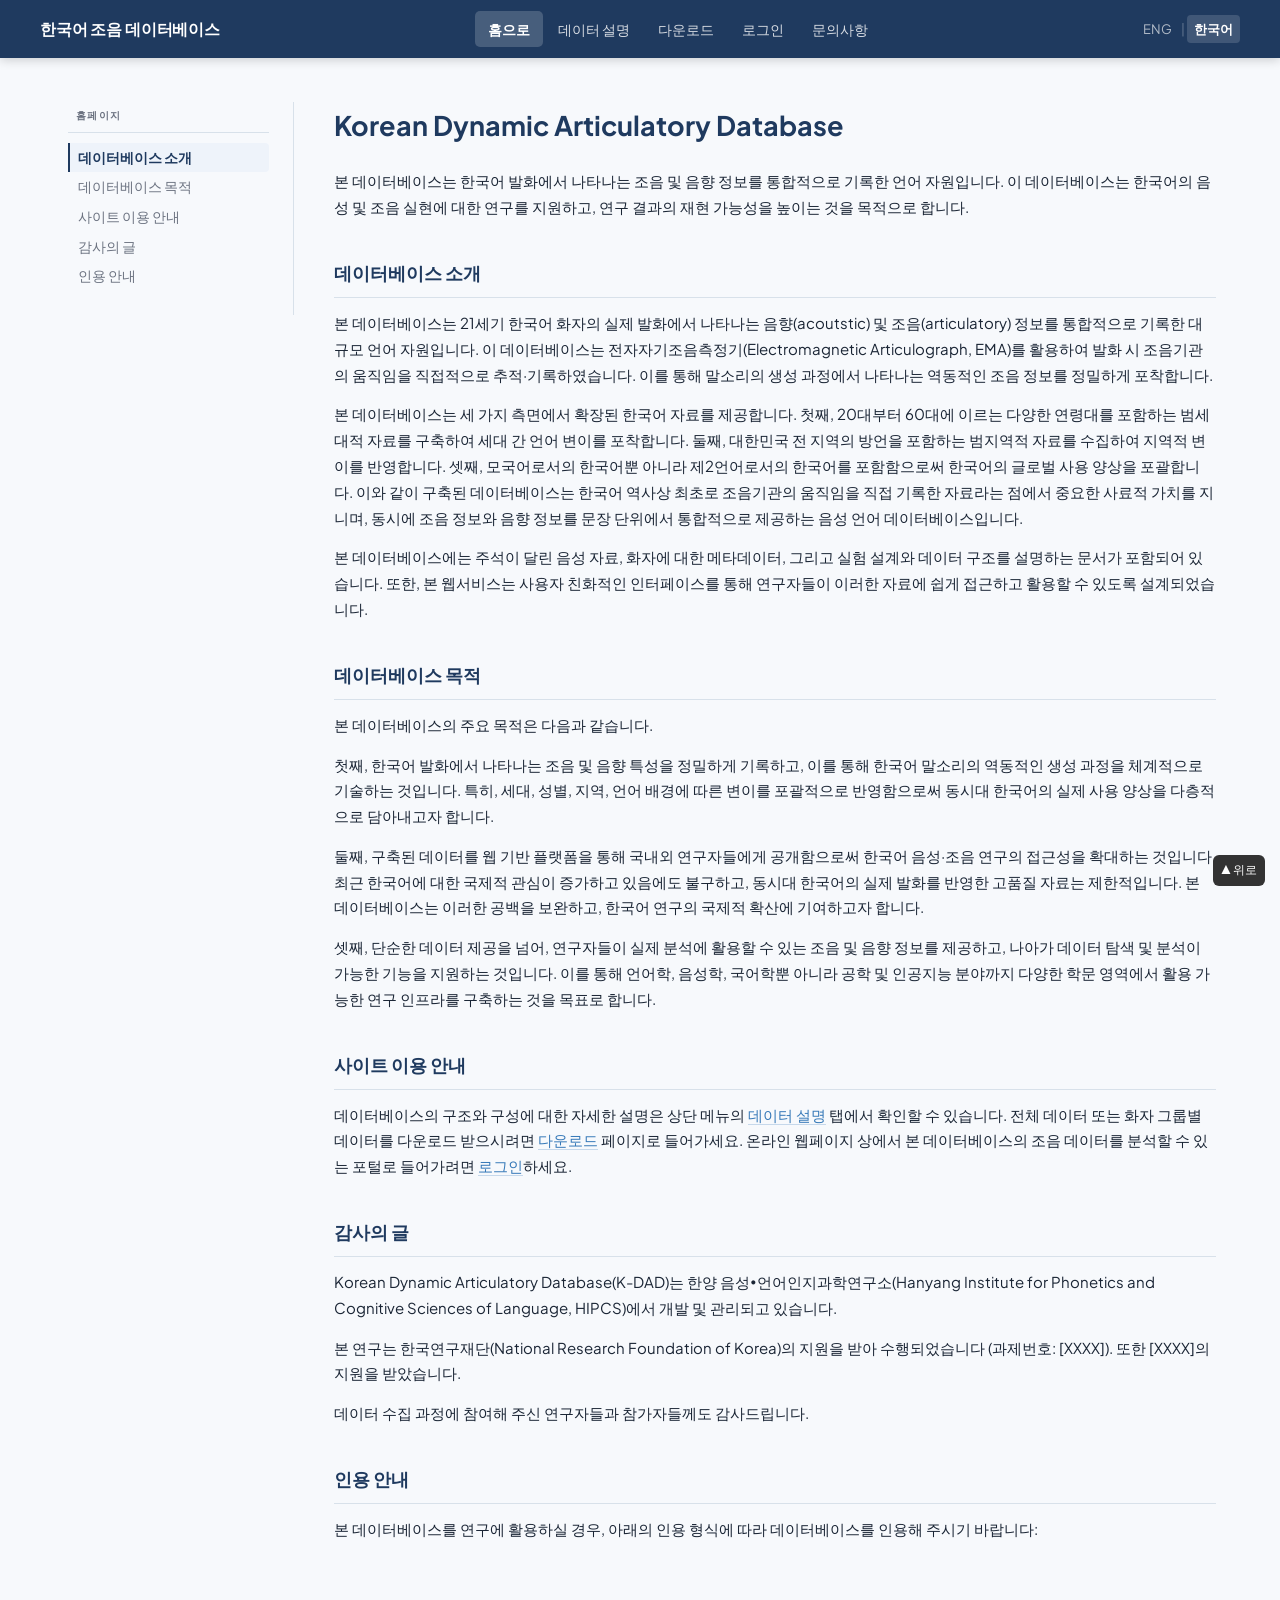
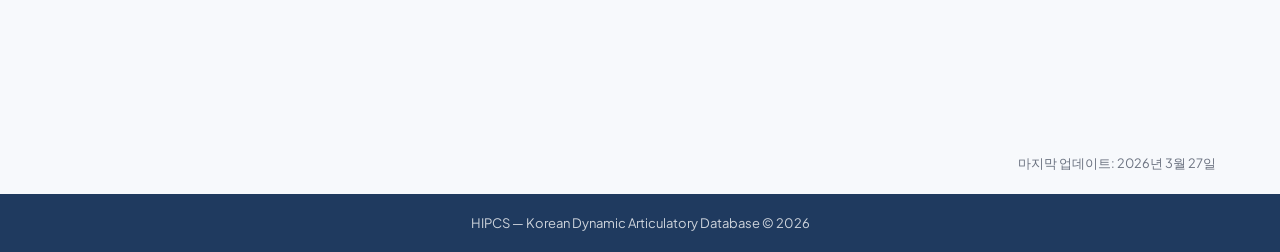
==== index_kor.html @ 7ab1d2fe "k-dad" ====
<!DOCTYPE html>
<html lang="ko">
<head>
  <meta charset="UTF-8">
  <meta name="viewport" content="width=device-width, initial-scale=1.0">
  <meta name="description" content="K-DAD: 한국어 동적 조음 데이터베이스 — 한양 음성·언어인지과학연구소">
  <title>K-DAD — 한국어 조음 데이터베이스</title>
  <link rel="stylesheet" href="css/style.css">
  <link rel="icon" type="image/png" href="images/favicon.png">
  <link href="https://fonts.googleapis.com/css2?family=Plus+Jakarta+Sans:wght@300;400;500;600;700&display=swap" rel="stylesheet">
</head>

<body>
<div class="main-wrapper">

  <nav class="navbar">
    <div class="nav-container">
      <div class="logo">한국어 조음 데이터베이스</div>
      <ul class="nav-links">
        <li><a href="index_kor.html" class="active">홈으로</a></li>
        <li><a href="pages/database_kor.html">데이터 설명</a></li>
        <li><a href="pages/download_kor.html">다운로드</a></li>
        <li><a href="pages/login_kor.html">로그인</a></li>
        <li><a href="pages/contact_kor.html">문의사항</a></li>
      </ul>
      <div class="lang-toggle">
        <a href="index.html">ENG</a>
        <span>|</span>
        <a href="index_kor.html" class="active">한국어</a>
      </div>
    </div>
  </nav>

  <div class="page-layout">

    <aside class="sidebar">
      <h2>홈페이지</h2>
      <ul>
        <li><a href="#about">데이터베이스 소개</a></li>
        <li><a href="#purpose">데이터베이스 목적</a></li>
        <li><a href="#navigate">사이트 이용 안내</a></li>
        <li><a href="#acknowledgements">감사의 글</a></li>
        <li><a href="#citation">인용 안내</a></li>
      </ul>
    </aside>

    <section class="content">

      <h1>Korean Dynamic Articulatory Database</h1>

      <p>
        본 데이터베이스는 한국어 발화에서 나타나는 조음 및 음향 정보를 통합적으로 기록한 언어 자원입니다. 이 데이터베이스는 한국어의 음성 및 조음 실현에 대한 연구를 지원하고, 연구 결과의 재현 가능성을 높이는 것을 목적으로 합니다.
      </p>

      <h2 id="about" class="animate-on-scroll slide-in-left">데이터베이스 소개</h2>
      <p class="animate-on-scroll fade-in delay-1">
        본 데이터베이스는 21세기 한국어 화자의 실제 발화에서 나타나는 음향(acoutstic) 및 조음(articulatory) 정보를 통합적으로 기록한 대규모 언어 자원입니다. 이 데이터베이스는 전자자기조음측정기(Electromagnetic Articulograph, EMA)를 활용하여 발화 시 조음기관의 움직임을 직접적으로 추적·기록하였습니다. 이를 통해 말소리의 생성 과정에서 나타나는 역동적인 조음 정보를 정밀하게 포착합니다.
      </p>
      <p class="animate-on-scroll fade-in delay-2">
        본 데이터베이스는 세 가지 측면에서 확장된 한국어 자료를 제공합니다. 첫째, 20대부터 60대에 이르는 다양한 연령대를 포함하는 범세대적 자료를 구축하여 세대 간 언어 변이를 포착합니다. 둘째, 대한민국 전 지역의 방언을 포함하는 범지역적 자료를 수집하여 지역적 변이를 반영합니다. 셋째, 모국어로서의 한국어뿐 아니라 제2언어로서의 한국어를 포함함으로써 한국어의 글로벌 사용 양상을 포괄합니다. 이와 같이 구축된 데이터베이스는 한국어 역사상 최초로 조음기관의 움직임을 직접 기록한 자료라는 점에서 중요한 사료적 가치를 지니며, 동시에 조음 정보와 음향 정보를 문장 단위에서 통합적으로 제공하는 음성 언어 데이터베이스입니다. 
      </p>
      <p class="animate-on-scroll fade-in delay-3">
        본 데이터베이스에는 주석이 달린 음성 자료, 화자에 대한 메타데이터, 그리고 실험 설계와 데이터 구조를 설명하는 문서가 포함되어 있습니다. 또한, 본 웹서비스는 사용자 친화적인 인터페이스를 통해 연구자들이 이러한 자료에 쉽게 접근하고 활용할 수 있도록 설계되었습니다.
      </p>

      <h2 id="purpose" class="animate-on-scroll slide-in-left">데이터베이스 목적</h2>
      <p class="animate-on-scroll fade-in delay-1">
        본 데이터베이스의 주요 목적은 다음과 같습니다.
      </p>
      <p class="animate-on-scroll fade-in delay-2">
        첫째, 한국어 발화에서 나타나는 조음 및 음향 특성을 정밀하게 기록하고, 이를 통해 한국어 말소리의 역동적인 생성 과정을 체계적으로 기술하는 것입니다. 특히, 세대, 성별, 지역, 언어 배경에 따른 변이를 포괄적으로 반영함으로써 동시대 한국어의 실제 사용 양상을 다층적으로 담아내고자 합니다.
      </p>
      <p class="animate-on-scroll fade-in delay-3">
        둘째, 구축된 데이터를 웹 기반 플랫폼을 통해 국내외 연구자들에게 공개함으로써 한국어 음성·조음 연구의 접근성을 확대하는 것입니다. 최근 한국어에 대한 국제적 관심이 증가하고 있음에도 불구하고, 동시대 한국어의 실제 발화를 반영한 고품질 자료는 제한적입니다. 본 데이터베이스는 이러한 공백을 보완하고, 한국어 연구의 국제적 확산에 기여하고자 합니다.
      </p>
      <p class="animate-on-scroll fade-in delay-3">
        셋째, 단순한 데이터 제공을 넘어, 연구자들이 실제 분석에 활용할 수 있는 조음 및 음향 정보를 제공하고, 나아가 데이터 탐색 및 분석이 가능한 기능을 지원하는 것입니다. 이를 통해 언어학, 음성학, 국어학뿐 아니라 공학 및 인공지능 분야까지 다양한 학문 영역에서 활용 가능한 연구 인프라를 구축하는 것을 목표로 합니다.
      </p>

      <h2 id="navigate" class="animate-on-scroll slide-in-left">사이트 이용 안내</h2>
      <p class="animate-on-scroll fade-in delay-1">
        데이터베이스의 구조와 구성에 대한 자세한 설명은 상단 메뉴의 <a href="pages/database_kor.html">데이터 설명</a> 탭에서 확인할 수 있습니다. 전체 데이터 또는 화자 그룹별 데이터를 다운로드 받으시려면 <a href="pages/download_kor.html">다운로드</a> 페이지로 들어가세요. 온라인 웹페이지 상에서 본 데이터베이스의 조음 데이터를 분석할 수 있는 포털로 들어가려면 <a href="pages/login_kor.html">로그인</a>하세요.
      </p>

      <h2 id="acknowledgements" class="animate-on-scroll slide-in-left">감사의 글</h2>
      <p class="animate-on-scroll fade-in delay-1">
        Korean Dynamic Articulatory Database(K-DAD)는 한양 음성∙언어인지과학연구소(Hanyang Institute for Phonetics and Cognitive Sciences of Language, HIPCS)에서 개발 및 관리되고 있습니다.
      </p>
      <p class="animate-on-scroll fade-in delay-2">
        본 연구는 한국연구재단(National Research Foundation of Korea)의 지원을 받아 수행되었습니다 (과제번호: [XXXX]). 또한 [XXXX]의 지원을 받았습니다.
      </p>
      <p class="animate-on-scroll fade-in delay-3">
        데이터 수집 과정에 참여해 주신 연구자들과 참가자들께도 감사드립니다.
      </p>

      <h2 id="citation" class="animate-on-scroll slide-in-left">인용 안내</h2>
      <p class="animate-on-scroll fade-in delay-1">
        본 데이터베이스를 연구에 활용하실 경우, 아래의 인용 형식에 따라 데이터베이스를 인용해 주시기 바랍니다:
      </p>
      <div class="citation-block animate-on-scroll scale-in delay-2">
        <span id="citation-text">Hanyang Institute for Phonetics and Cognitive Sciences of Language. (2022). <i>Dynamics of speech production through articulatory DB construction.</i></span>
        <button class="btn-copy" id="copy-citation">복사</button>
      </div>

    </section>
  </div>

  <div class="last-updated">마지막 업데이트: 2026년 3월 27일</div>

  <a href="#top" class="back-to-top">▲ 위로</a>

</div>

<footer class="footer">
  <p>HIPCS &mdash; Korean Dynamic Articulatory Database &copy; 2026</p>
</footer>

<script src="js/script.js" defer></script>
</body>
</html>
---- css/style.css ----
/* ============================================================
   K-DAD — Korean Dynamic Articulatory Database
   Stylesheet
   ============================================================ */

/* === CSS Variables === */
:root {
  --navy:        #1F3A5F;
  --navy-dark:   #162B47;
  --navy-hover:  #274D7A;
  --accent:      #3578B8;
  --accent-light:#EBF3FB;
  --bg:          #F7F9FC;
  --border:      #D8E1EA;
  --text:        #1A2535;
  --text-muted:  #6B7280;
  --white:       #FFFFFF;
  --radius:      8px;
  --shadow-sm:   0 1px 3px rgba(0,0,0,0.07);
  --shadow:      0 2px 8px rgba(31,58,95,0.10);
}

/* === Reset & Base === */
*, *::before, *::after { box-sizing: border-box; }

html {
  scroll-behavior: smooth;
}

html, body {
  height: 100%;
}

body {
  font-family: "Plus Jakarta Sans", Arial, sans-serif;
  margin: 0;
  background: var(--bg);
  color: var(--text);
  line-height: 1.72;
  display: flex;
  flex-direction: column;
  min-height: 100vh;
  font-size: 15px;
  -webkit-font-smoothing: antialiased;
}

/* === Layout === */
.main-wrapper {
  flex: 1;
  display: flex;
  flex-direction: column;
}

.page-layout {
  display: flex;
  max-width: 1200px;
  margin: 0 auto;
  padding: 44px 24px 60px;
  flex: 1;
  width: 100%;
  gap: 0;
}

/* === Navbar === */
.navbar {
  background: var(--navy);
  padding: 0 32px;
  position: sticky;
  top: 0;
  z-index: 100;
  box-shadow: 0 2px 10px rgba(0,0,0,0.18);
}

.nav-container {
  display: flex;
  justify-content: space-between;
  align-items: center;
  height: 58px;
  max-width: 1200px;
  margin: 0 auto;
}

.logo {
  color: white;
  font-size: 15.5px;
  font-weight: 700;
  letter-spacing: -0.01em;
  white-space: nowrap;
  flex-shrink: 0;
}

.nav-links {
  list-style: none;
  display: flex;
  gap: 2px;
  margin: 0;
  padding: 0;
}

.nav-links a {
  color: rgba(255,255,255,0.82);
  text-decoration: none;
  font-size: 14px;
  font-weight: 500;
  padding: 6px 13px;
  border-radius: 5px;
  transition: background 0.15s, color 0.15s;
  display: block;
}

.nav-links a:hover {
  background: rgba(255,255,255,0.12);
  color: white;
}

.nav-links a.active {
  background: rgba(255,255,255,0.18);
  color: white;
  font-weight: 600;
}

/* === Language Toggle === */
.lang-toggle {
  display: flex;
  align-items: center;
  gap: 2px;
  font-size: 13px;
  flex-shrink: 0;
}

.lang-toggle span {
  color: rgba(255,255,255,0.3);
  user-select: none;
}

.lang-toggle a {
  color: rgba(255,255,255,0.65);
  text-decoration: none;
  padding: 3px 7px;
  border-radius: 4px;
  transition: all 0.15s;
}

.lang-toggle a:hover {
  color: white;
  background: rgba(255,255,255,0.1);
}

.lang-toggle a.active {
  color: white;
  font-weight: 600;
  background: rgba(255,255,255,0.15);
}

/* === Sidebar === */
.sidebar {
  position: sticky;
  top: 78px;
  align-self: flex-start;
  max-height: calc(100vh - 100px);
  overflow-y: auto;
  padding: 4px 24px 24px 4px;
  border-right: 1px solid var(--border);
  width: 230px;
  flex-shrink: 0;
}

.sidebar::-webkit-scrollbar { width: 3px; }
.sidebar::-webkit-scrollbar-track { background: transparent; }
.sidebar::-webkit-scrollbar-thumb { background: var(--border); border-radius: 4px; }

.sidebar h2 {
  font-family: "Plus Jakarta Sans", Arial, sans-serif;
  font-size: 0.65rem;
  font-weight: 700;
  text-transform: uppercase;
  letter-spacing: 0.13em;
  color: var(--text-muted);
  margin: 0 0 10px;
  padding-left: 8px;
}

.sidebar ul {
  list-style: none;
  padding: 0;
  margin: 0;
}

.sidebar ul ul {
  padding-left: 12px;
}

.sidebar a {
  display: block;
  color: var(--text-muted);
  text-decoration: none;
  font-size: 0.875rem;
  line-height: 1.4;
  padding: 5px 8px;
  border-left: 2px solid transparent;
  border-radius: 0 4px 4px 0;
  transition: all 0.14s;
}

.sidebar a:hover {
  color: var(--navy);
  background: var(--accent-light);
  border-left-color: var(--accent);
}

.sidebar a.active {
  color: var(--navy);
  font-weight: 600;
  border-left-color: var(--navy);
  background: #EEF3FA;
}

/* === Content === */
.content {
  flex: 1;
  padding: 0 0 40px 40px;
  min-width: 0;
}

.content a {
  color: var(--accent);
  text-decoration: none;
  border-bottom: 1px solid rgba(53,120,184,0.25);
  transition: border-color 0.15s;
}

.content a:hover {
  border-bottom-color: var(--accent);
}

/* === Headings === */
h1 {
  font-size: 27px;
  font-weight: 700;
  color: var(--navy);
  margin: 0 0 12px;
  padding-bottom: 8px;
}

h2 {
  font-size: 18px;
  font-weight: 600;
  color: var(--navy);
  margin: 38px 0 12px;
  padding-bottom: 8px;
  border-bottom: 1px solid var(--border);
}

h3 {
  font-size: 15.5px;
  font-weight: 600;
  color: var(--text);
  margin: 22px 0 8px 18px;
}

h3 + p {
  margin-left: 34px;
}

p {
  margin: 0 0 14px;
}

/* === Cards === */
.card {
  background: var(--white);
  border: 1px solid var(--border);
  border-radius: var(--radius);
  padding: 16px 20px;
  box-shadow: var(--shadow-sm);
  margin: 12px 0;
  line-height: 1.65;
  font-size: 14.5px;
}

/* Citation card with copy button */
.citation-block {
  position: relative;
  background: var(--white);
  border: 1px solid var(--border);
  border-left: 4px solid var(--navy);
  border-radius: 0 var(--radius) var(--radius) 0;
  padding: 16px 52px 16px 18px;
  box-shadow: var(--shadow-sm);
  margin: 12px 0;
  font-size: 14px;
  line-height: 1.65;
}

.btn-copy {
  position: absolute;
  top: 10px;
  right: 10px;
  background: var(--navy);
  color: white;
  border: none;
  padding: 4px 11px;
  border-radius: 4px;
  font-size: 11.5px;
  font-weight: 600;
  cursor: pointer;
  font-family: inherit;
  transition: background 0.15s;
  letter-spacing: 0.02em;
}

.btn-copy:hover { background: var(--navy-hover); }
.btn-copy.copied { background: #2E7D32; }

/* === Info Box === */
.info-box {
  background: var(--accent-light);
  border-left: 4px solid var(--accent);
  border-radius: 0 var(--radius) var(--radius) 0;
  padding: 12px 16px;
  margin: 16px 0;
  font-size: 14px;
  color: var(--navy);
}

/* === Tables === */
table {
  width: 100%;
  border-collapse: collapse;
  margin: 16px 0;
  font-size: 14px;
  box-shadow: var(--shadow-sm);
  border-radius: var(--radius);
  overflow: hidden;
}

th {
  background: var(--navy);
  color: white;
  padding: 11px 16px;
  text-align: left;
  font-weight: 600;
  font-size: 13px;
}

td {
  border-bottom: 1px solid var(--border);
  padding: 10px 16px;
  background: white;
}

tr:last-child td {
  border-bottom: none;
}

tr:nth-child(even) td {
  background: #F8FAFD;
}

/* === Buttons === */
.btn {
  display: inline-flex;
  align-items: center;
  gap: 7px;
  background: var(--navy);
  color: white;
  padding: 9px 20px;
  border-radius: 6px;
  text-decoration: none;
  font-size: 14px;
  font-weight: 600;
  border: none;
  cursor: pointer;
  transition: background 0.15s, transform 0.1s, box-shadow 0.15s;
  font-family: inherit;
  line-height: 1;
}

.btn:hover {
  background: var(--navy-hover);
  transform: translateY(-1px);
  box-shadow: 0 4px 12px rgba(31,58,95,0.2);
  border-bottom: none !important;
}

.btn:active {
  transform: translateY(0);
  box-shadow: none;
}

.btn svg {
  flex-shrink: 0;
}

.btn-sm {
  padding: 6px 14px;
  font-size: 13px;
}

.btn-outline {
  background: transparent;
  color: var(--navy);
  border: 1.5px solid var(--navy);
}

.btn-outline:hover {
  background: var(--navy);
  color: white;
}

/* === Download Items === */
.download-list {
  display: flex;
  flex-direction: column;
  gap: 10px;
  margin: 16px 0;
}

.download-item {
  display: flex;
  justify-content: space-between;
  align-items: center;
  padding: 14px 18px;
  background: white;
  border: 1px solid var(--border);
  border-radius: var(--radius);
  transition: box-shadow 0.15s, border-color 0.15s;
  gap: 16px;
}

.download-item:hover {
  box-shadow: var(--shadow);
  border-color: #B9CEDE;
}

.download-item-info {
  flex: 1;
  min-width: 0;
}

.download-item-name {
  font-weight: 600;
  font-size: 14.5px;
  color: var(--text);
}

.download-item-desc {
  font-size: 13px;
  color: var(--text-muted);
  margin-top: 2px;
}

.download-item-coming {
  font-size: 12px;
  color: var(--text-muted);
  font-style: italic;
  white-space: nowrap;
  align-self: center;
}

/* === Badge === */
.badge {
  display: inline-block;
  background: var(--accent-light);
  color: var(--navy);
  font-size: 10.5px;
  font-weight: 700;
  padding: 2px 8px;
  border-radius: 20px;
  text-transform: uppercase;
  letter-spacing: 0.05em;
  vertical-align: middle;
  margin-left: 6px;
}

/* === Login Card === */
.login-wrapper {
  display: flex;
  justify-content: flex-start;
  align-items: flex-start;
  padding-top: 8px;
}

.login-card {
  background: white;
  border: 1px solid var(--border);
  border-radius: 12px;
  padding: 40px 44px;
  max-width: 460px;
  width: 100%;
  box-shadow: 0 4px 20px rgba(31,58,95,0.09);
  text-align: center;
}

.login-icon {
  width: 56px;
  height: 56px;
  background: var(--accent-light);
  border-radius: 50%;
  display: flex;
  align-items: center;
  justify-content: center;
  margin: 0 auto 20px;
}

.login-card h2 {
  border: none;
  margin: 0 0 8px;
  padding: 0;
  font-size: 21px;
}

.login-card .subtitle {
  color: var(--text-muted);
  font-size: 14px;
  margin-bottom: 28px;
  line-height: 1.55;
}

.login-card .btn {
  font-size: 15px;
  padding: 11px 36px;
  margin-bottom: 20px;
}

.login-divider {
  border: none;
  border-top: 1px solid var(--border);
  margin: 20px 0;
}

.login-note {
  font-size: 13px;
  color: var(--text-muted);
}

.login-note a {
  color: var(--accent);
  border-bottom: 1px solid rgba(53,120,184,0.25);
  text-decoration: none;
}

.login-note a:hover {
  border-bottom-color: var(--accent);
}

/* === Contact Card === */
.contact-card {
  background: white;
  border: 1px solid var(--border);
  border-radius: var(--radius);
  padding: 24px 28px;
  box-shadow: var(--shadow-sm);
  margin: 8px 0;
  max-width: 520px;
}

.contact-card-title {
  font-weight: 700;
  font-size: 15.5px;
  color: var(--navy);
  margin-bottom: 8px;
}

.contact-card p {
  margin: 4px 0;
  font-size: 14.5px;
  color: var(--text);
}

/* === 404 Page === */
.error-page {
  display: flex;
  flex-direction: column;
  align-items: center;
  justify-content: center;
  padding: 80px 24px;
  text-align: center;
  flex: 1;
}

.error-code {
  font-size: 96px;
  font-weight: 800;
  color: var(--navy);
  line-height: 1;
  margin-bottom: 16px;
  opacity: 0.12;
}

.error-title {
  font-size: 22px;
  font-weight: 700;
  color: var(--navy);
  margin-bottom: 10px;
}

.error-desc {
  color: var(--text-muted);
  font-size: 15px;
  margin-bottom: 28px;
}

/* === Footer === */
.footer {
  background: var(--navy);
  color: rgba(255,255,255,0.78);
  text-align: center;
  padding: 18px 24px;
  font-size: 13px;
  margin-top: auto;
}

.footer a {
  color: rgba(255,255,255,0.65);
  text-decoration: none;
  transition: color 0.15s;
}

.footer a:hover { color: white; }

.footer p { margin: 0; }

/* === Last Updated === */
.last-updated {
  text-align: right;
  font-size: 0.8rem;
  color: var(--text-muted);
  padding: 4px 24px 20px;
  max-width: 1200px;
  margin: 0 auto;
  width: 100%;
}

/* === Utility === */
.bullet-list {
  list-style: none;
  padding: 0;
  margin: 8px 0 14px 18px;
}

.bullet-list li {
  padding: 3px 0;
  font-size: 14.5px;
  color: var(--text);
}

.bullet-list li::before {
  content: "•";
  color: var(--navy);
  font-weight: 700;
  margin-right: 10px;
}

/* === Animation Keyframes === */
@keyframes fadeIn {
  from {
    opacity: 0;
  }
  to {
    opacity: 1;
  }
}

@keyframes slideInUp {
  from {
    opacity: 0;
    transform: translateY(30px);
  }
  to {
    opacity: 1;
    transform: translateY(0);
  }
}

@keyframes slideInLeft {
  from {
    opacity: 0;
    transform: translateX(-30px);
  }
  to {
    opacity: 1;
    transform: translateX(0);
  }
}

@keyframes slideInRight {
  from {
    opacity: 0;
    transform: translateX(30px);
  }
  to {
    opacity: 1;
    transform: translateX(0);
  }
}

@keyframes scaleIn {
  from {
    opacity: 0;
    transform: scale(0.95);
  }
  to {
    opacity: 1;
    transform: scale(1);
  }
}

/* === Animation Classes === */
.animate-on-scroll {
  opacity: 0;
}

.animate-on-scroll.animated {
  animation-duration: 0.6s;
  animation-fill-mode: both;
  animation-timing-function: cubic-bezier(0.4, 0, 0.2, 1);
}

.fade-in {
  animation-name: fadeIn;
}

.slide-in-up {
  animation-name: slideInUp;
}

.slide-in-left {
  animation-name: slideInLeft;
}

.slide-in-right {
  animation-name: slideInRight;
}

.scale-in {
  animation-name: scaleIn;
}

/* Stagger animation delays */
.delay-1 { animation-delay: 0.1s; }
.delay-2 { animation-delay: 0.2s; }
.delay-3 { animation-delay: 0.3s; }
.delay-4 { animation-delay: 0.4s; }
.delay-5 { animation-delay: 0.5s; }

/* Initial page load animation */
.content > h1 {
  animation: slideInUp 0.6s cubic-bezier(0.4, 0, 0.2, 1) 0.1s both;
}

.content > p:first-of-type {
  animation: fadeIn 0.6s ease-out 0.2s both;
}

/* Back to top button */
.back-to-top {
  position: fixed;
  bottom: 14px;
  right: 15px;
  padding: 5px 8px;
  background-color: #333;
  color: white;
  text-decoration: none;
  border-radius: 6px;
  font-size: 12px;
}

.back-to-top:hover {
  background-color: #555;
}

html {
  scroll-behavior: smooth;
}

/* === Responsive === */
@media (max-width: 900px) {
  .navbar { padding: 0 16px; }

  .logo { font-size: 14px; }

  .nav-links { gap: 0; }
  .nav-links a { font-size: 13px; padding: 5px 9px; }

  .page-layout {
    flex-direction: column;
    padding: 20px 16px 40px;
  }

  .sidebar {
    position: static;
    width: 100%;
    border-right: none;
    border-bottom: 1px solid var(--border);
    padding: 0 0 14px;
    margin-bottom: 24px;
    max-height: none;
  }

  .sidebar ul {
    display: flex;
    flex-wrap: wrap;
    gap: 4px;
  }

  .sidebar ul ul { display: none; }

  .sidebar a {
    border-left: none;
    border-radius: 4px;
    background: white;
    border: 1px solid var(--border);
    padding: 4px 10px;
    font-size: 13px;
  }

  .sidebar a.active {
    background: var(--accent-light);
    border-color: var(--navy);
    color: var(--navy);
  }

  .content { padding: 0; }

  h1 { font-size: 22px; }
  h2 { font-size: 17px; }
}

@media (max-width: 600px) {
  .nav-links { display: none; }

  .logo { font-size: 14px; }

  .login-card { padding: 28px 20px; }
}
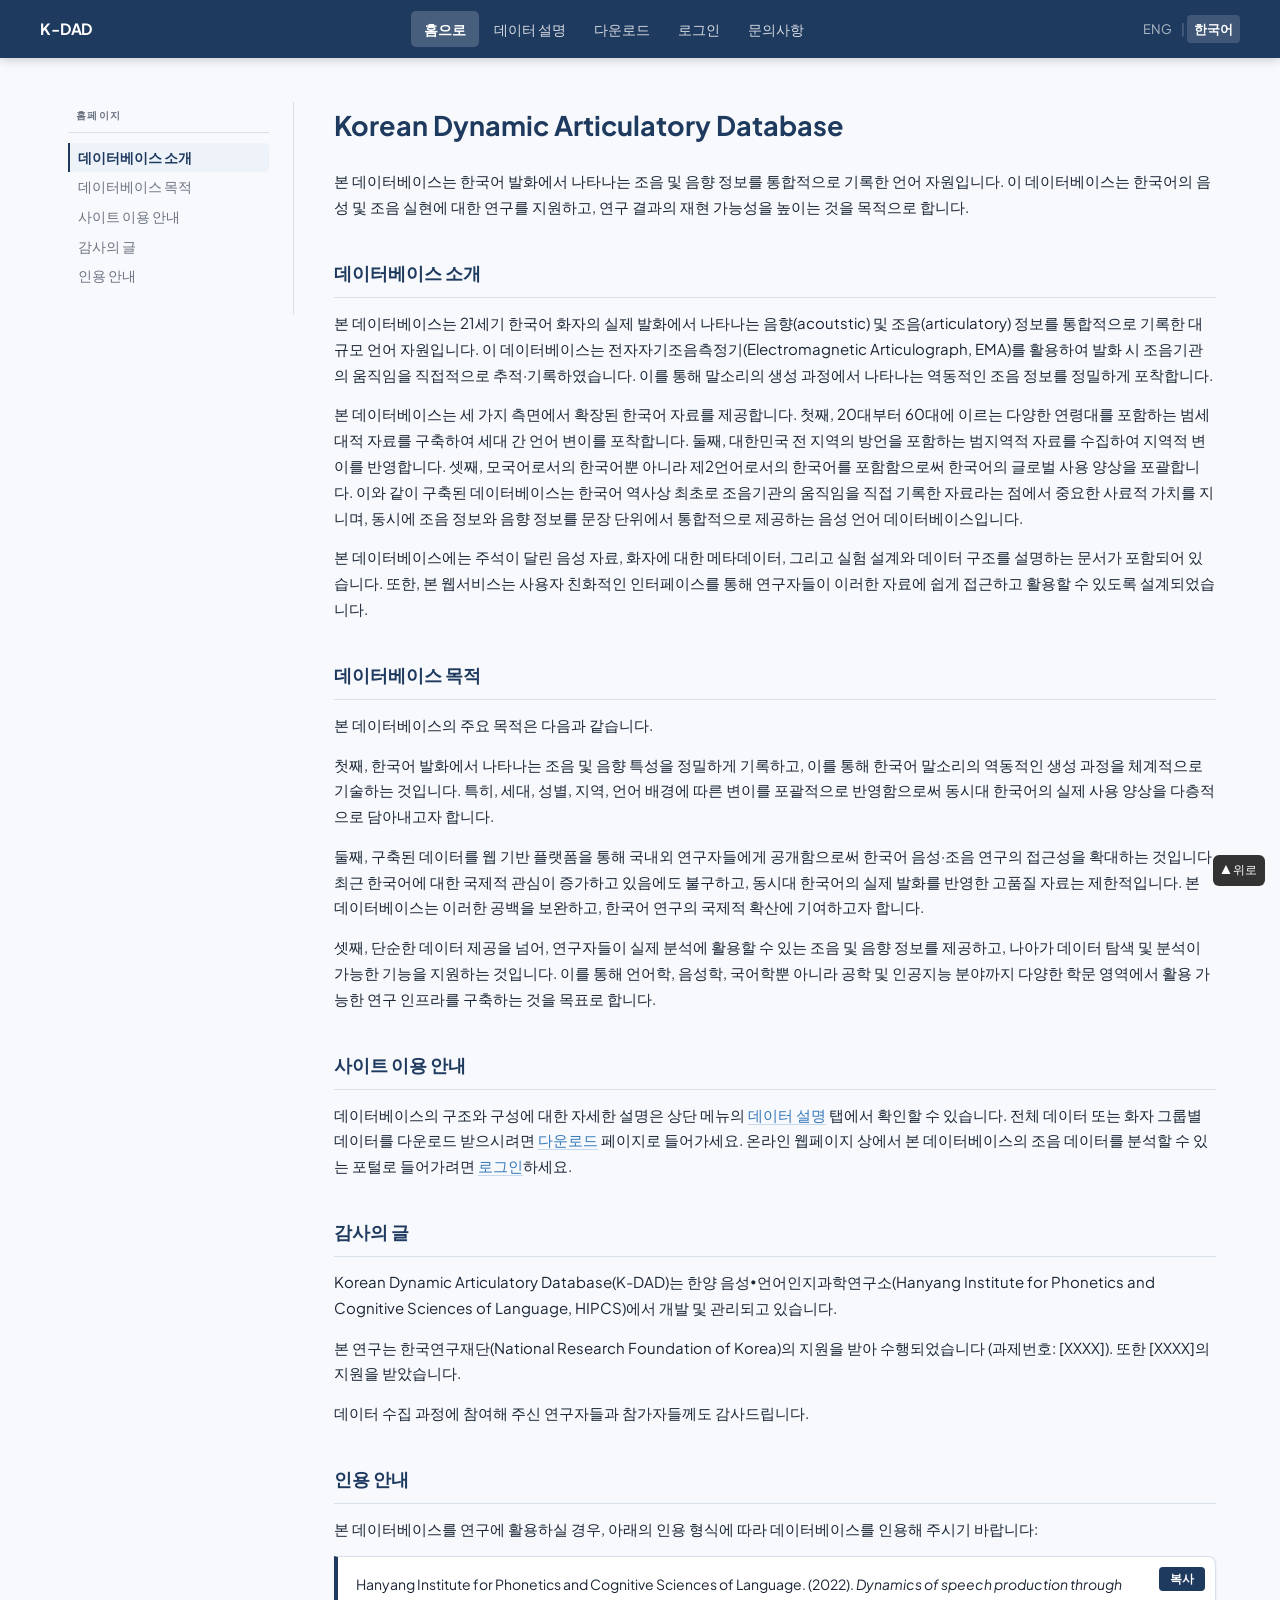
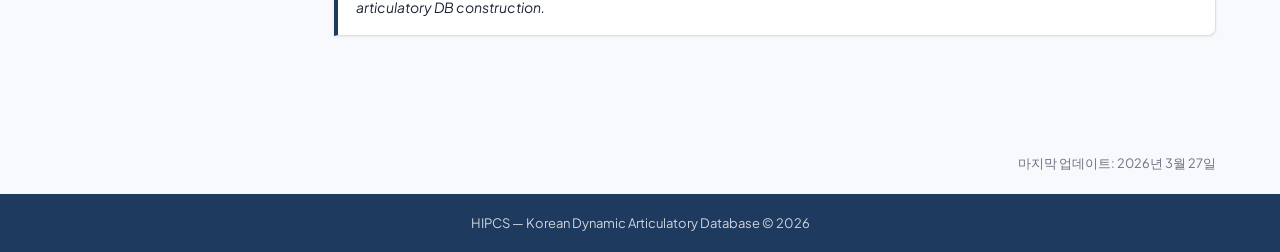
==== commit 71bc6cc1: "0327_Update" ====
--- a/index_kor.html
+++ b/index_kor.html
@@ -15,7 +15,7 @@
 
   <nav class="navbar">
     <div class="nav-container">
-      <div class="logo">한국어 조음 데이터베이스</div>
+      <div class="logo">K-DAD</div>
       <ul class="nav-links">
         <li><a href="index_kor.html" class="active">홈으로</a></li>
         <li><a href="pages/database_kor.html">데이터 설명</a></li>
@@ -28,6 +28,9 @@
         <span>|</span>
         <a href="index_kor.html" class="active">한국어</a>
       </div>
+      <button class="hamburger" aria-label="Toggle navigation menu">
+        <svg width="22" height="22" viewBox="0 0 24 24" fill="none" stroke="currentColor" stroke-width="2.2" stroke-linecap="round"><line x1="3" y1="6" x2="21" y2="6"/><line x1="3" y1="12" x2="21" y2="12"/><line x1="3" y1="18" x2="21" y2="18"/></svg>
+      </button>
     </div>
   </nav>
 
--- a/css/style.css
+++ b/css/style.css
@@ -25,6 +25,7 @@
 
 html {
   scroll-behavior: smooth;
+  scroll-padding-top: 74px;
 }
 
 html, body {
@@ -476,8 +477,8 @@
 /* === Login Card === */
 .login-wrapper {
   display: flex;
-  justify-content: flex-start;
-  align-items: flex-start;
+  justify-content: center;
+  align-items: center;
   padding-top: 8px;
 }
 
@@ -770,8 +771,26 @@
   background-color: #555;
 }
 
-html {
-  scroll-behavior: smooth;
+/* === Hamburger === */
+.hamburger {
+  display: none;
+  background: none;
+  border: none;
+  cursor: pointer;
+  padding: 6px;
+  color: white;
+  align-items: center;
+  justify-content: center;
+  border-radius: 5px;
+  transition: background 0.15s;
+}
+
+.hamburger:hover {
+  background: rgba(255,255,255,0.12);
+}
+
+.hamburger svg {
+  display: block;
 }
 
 /* === Responsive === */
@@ -828,9 +847,31 @@
 }
 
 @media (max-width: 600px) {
-  .nav-links { display: none; }
-
-  .logo { font-size: 14px; }
+  .hamburger { display: flex; }
+
+  .nav-links {
+    display: none;
+    position: absolute;
+    top: 58px;
+    left: 0;
+    right: 0;
+    background: var(--navy-dark);
+    flex-direction: column;
+    gap: 2px;
+    padding: 8px 12px 14px;
+    box-shadow: 0 6px 16px rgba(0,0,0,0.25);
+    z-index: 99;
+  }
+
+  .nav-links.open { display: flex; }
+
+  .nav-links li { width: 100%; }
+
+  .nav-links a { font-size: 14.5px; padding: 10px 12px; }
+
+  .navbar { position: sticky; }
+
+  .logo { font-size: 15px; font-weight: 700; }
 
   .login-card { padding: 28px 20px; }
 }
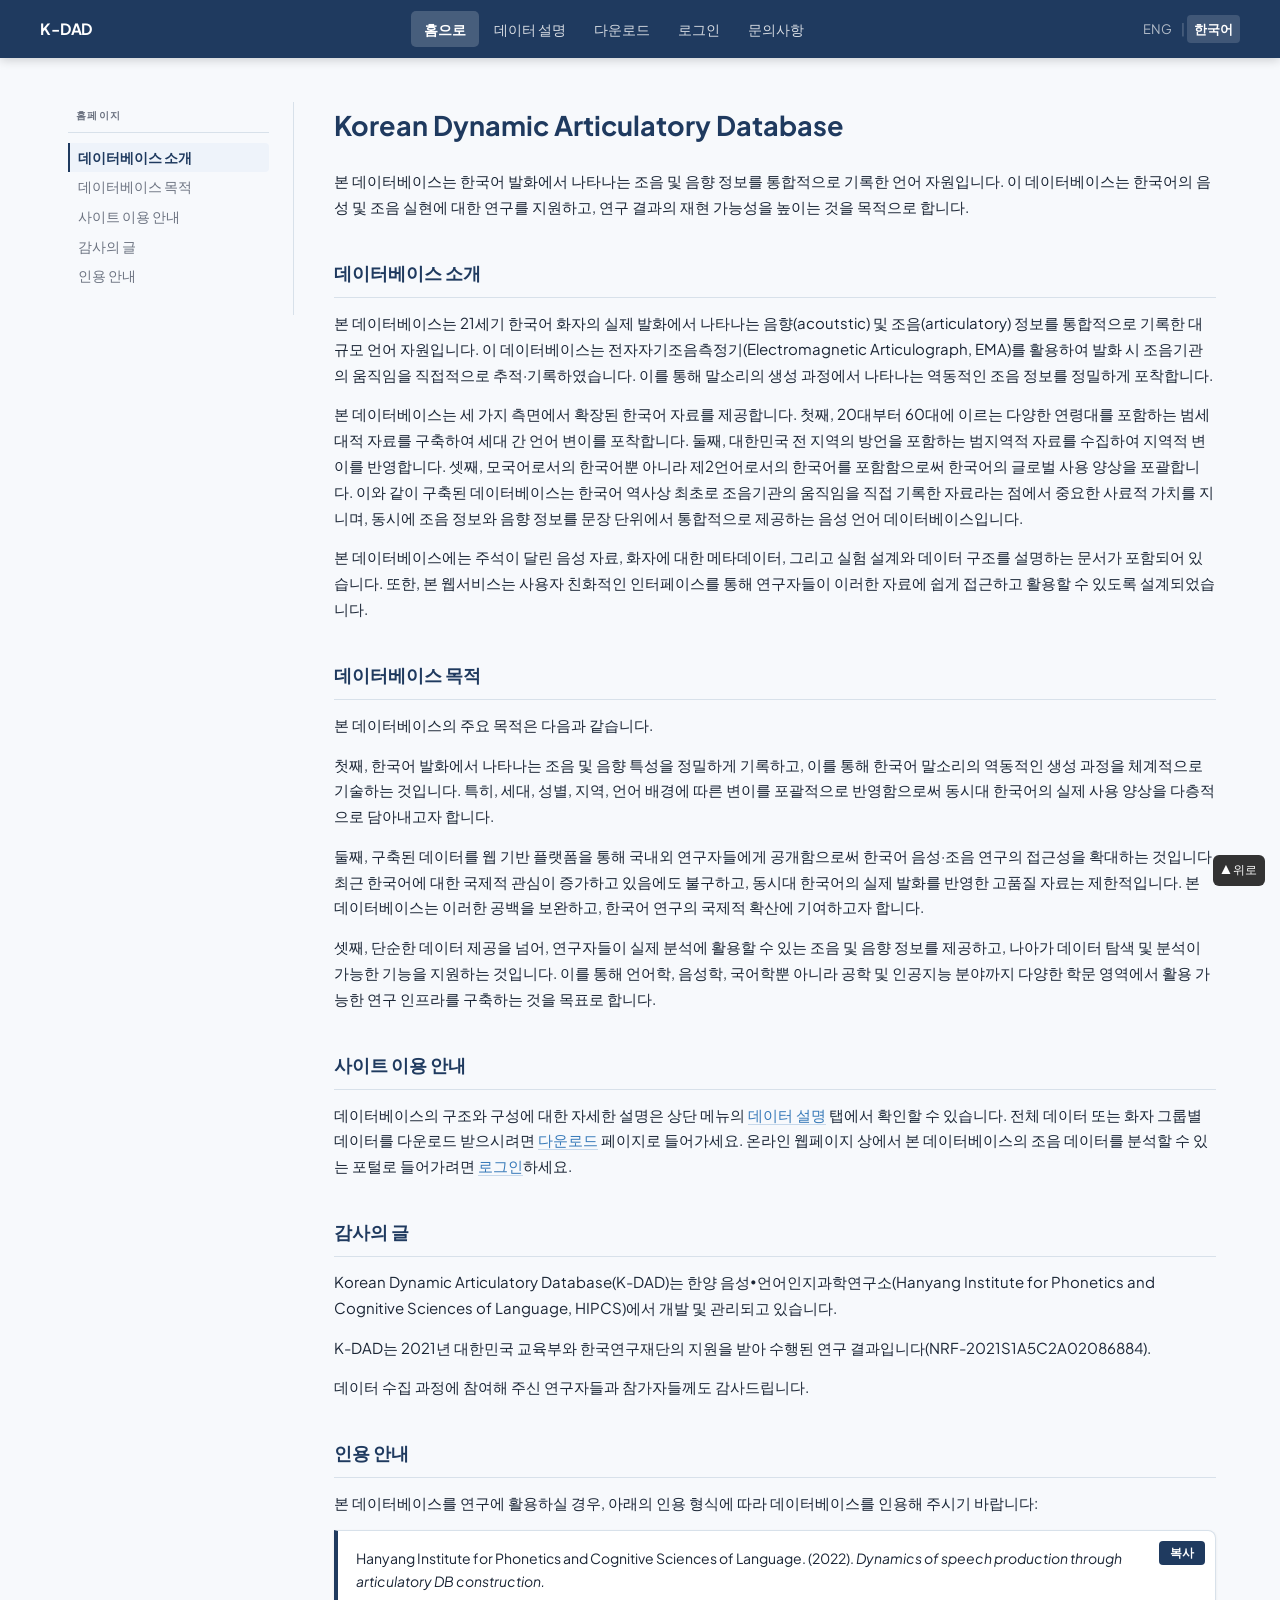
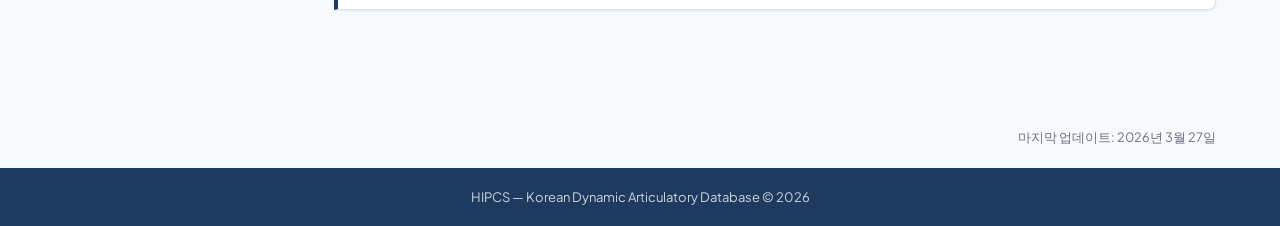
==== commit 0a138061: "0328_Update Updated acknowledgement" ====
--- a/index_kor.html
+++ b/index_kor.html
@@ -90,7 +90,7 @@
         Korean Dynamic Articulatory Database(K-DAD)는 한양 음성∙언어인지과학연구소(Hanyang Institute for Phonetics and Cognitive Sciences of Language, HIPCS)에서 개발 및 관리되고 있습니다.
       </p>
       <p class="animate-on-scroll fade-in delay-2">
-        본 연구는 한국연구재단(National Research Foundation of Korea)의 지원을 받아 수행되었습니다 (과제번호: [XXXX]). 또한 [XXXX]의 지원을 받았습니다.
+        K-DAD는 2021년 대한민국 교육부와 한국연구재단의 지원을 받아 수행된 연구 결과입니다(NRF-2021S1A5C2A02086884).
       </p>
       <p class="animate-on-scroll fade-in delay-3">
         데이터 수집 과정에 참여해 주신 연구자들과 참가자들께도 감사드립니다.
--- a/css/style.css
+++ b/css/style.css
@@ -234,6 +234,10 @@
   border-bottom-color: var(--accent);
 }
 
+.content a.btn {
+  color: white;
+}
+
 /* === Headings === */
 h1 {
   font-size: 27px;
@@ -653,6 +657,26 @@
   margin-right: 10px;
 }
 
+.numbered-list {
+  list-style: none;
+  padding: 0;
+  margin: 8px 0 14px 18px;
+  counter-reset: list-counter;
+}
+
+.numbered-list li {
+  padding: 3px 0;
+  font-size: 14.5px;
+  color: var(--text);
+  counter-increment: list-counter;
+}
+
+.numbered-list li::before {
+  content: counter(list-counter) ")";
+  color: var(--navy);
+  margin-right: 10px;
+}
+
 /* === Animation Keyframes === */
 @keyframes fadeIn {
   from {
